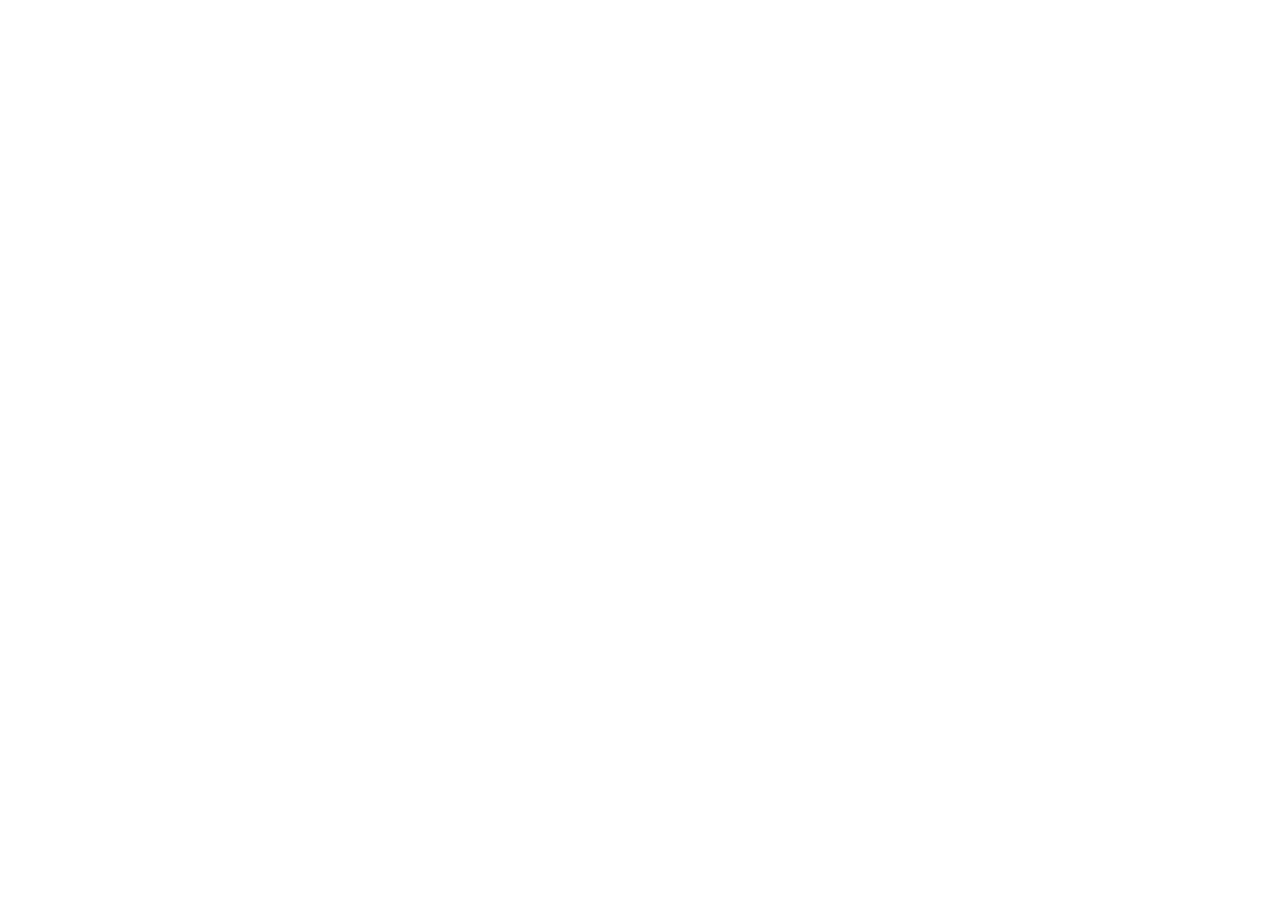
==== index.html @ b21caa73 "Create and link HTML and CSS files" ====
<!DOCTYPE html>
<html lang="en">
<head>
  <meta charset="UTF-8">
  <meta name="viewport" content="width=device-width, initial-scale=1.0">
  <title>Sign-up Form</title>
  <link rel="stylesheet" href="styles.css">
</head>
<body>
</body>
</html>
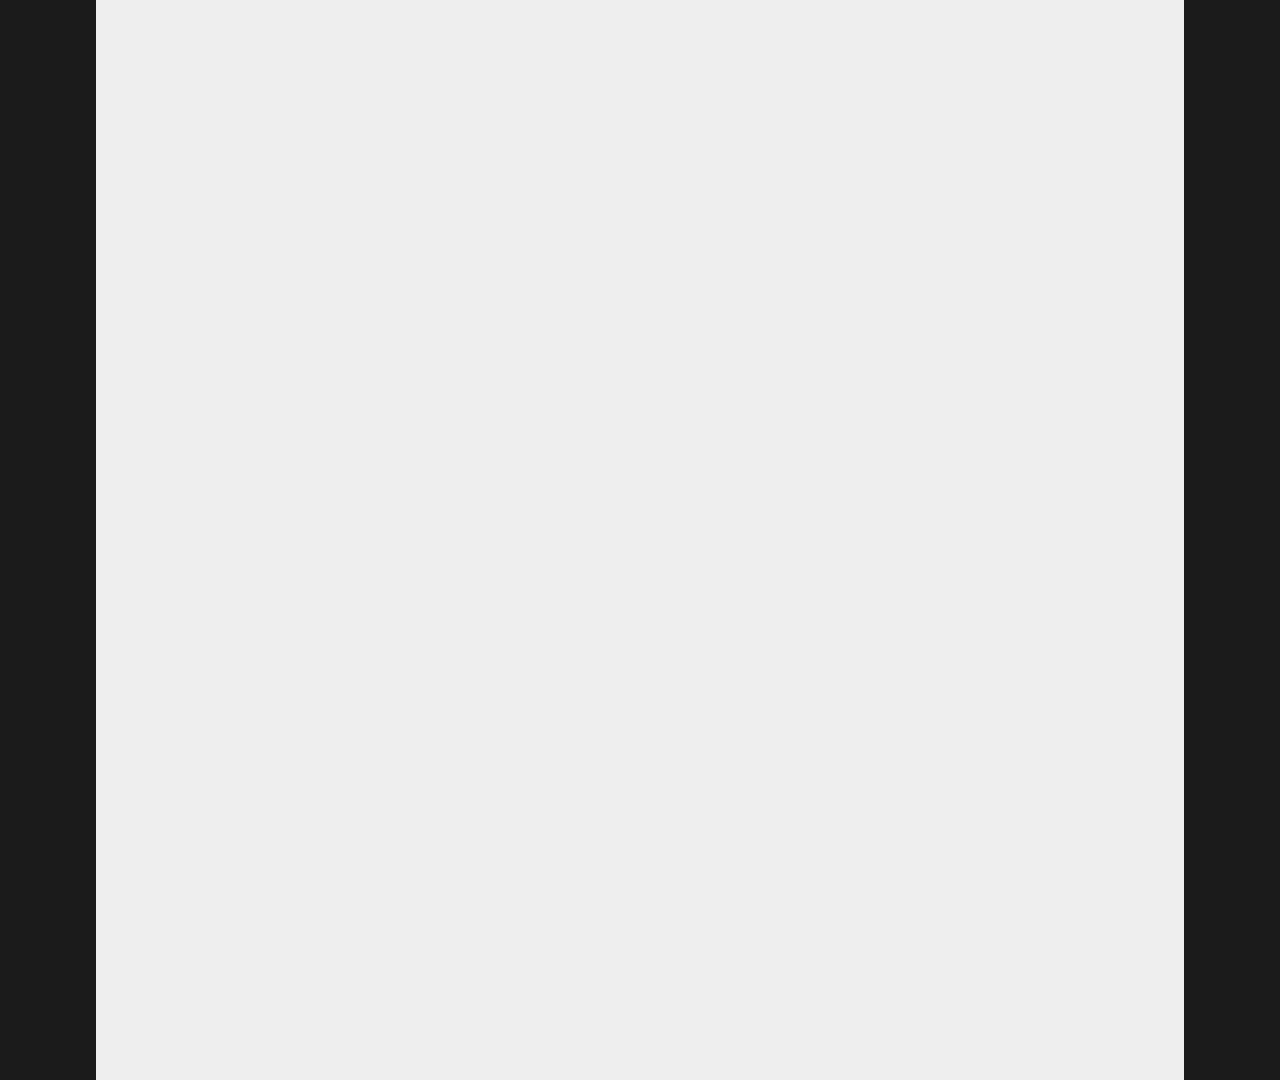
==== commit dd42c41f: "add a container div and set styling for body and .container" ====
--- a/index.html
+++ b/index.html
@@ -7,5 +7,6 @@
   <link rel="stylesheet" href="styles.css">
 </head>
 <body>
+  <div class="container"></div>
 </body>
 </html>
--- a/styles.css
+++ b/styles.css
@@ -0,0 +1,27 @@
+@font-face {
+  font-family: 'Boycott';
+  src: url('font/Boycott.woff2') format('woff2'),
+      url('font/Boycott.woff') format('woff');
+  font-weight: normal;
+  font-style: normal;
+  font-display: swap;
+}
+
+* {
+  margin: 0;
+  padding: 0;
+  box-sizing: border-box;
+}
+
+body {
+  background-color: #1b1b1b;
+  display: flex;
+  justify-content: center;
+}
+
+.container {
+  height: 120vh;
+  width: 85%;
+  background-color: #eee;
+  display: flex;
+}
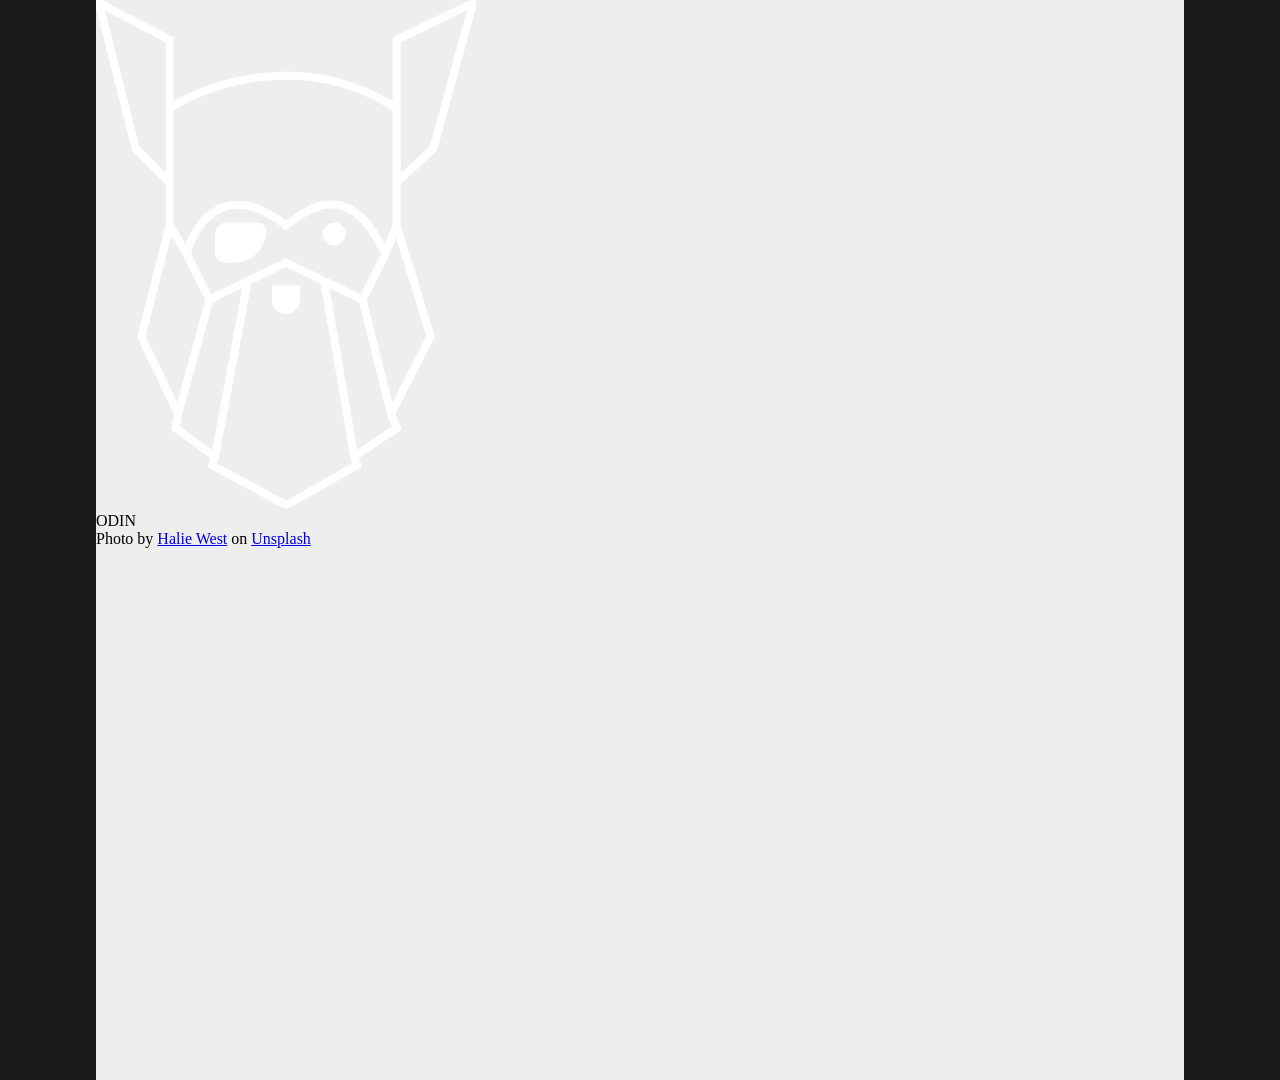
==== commit 6783d855: "create a container for the logo" ====
--- a/index.html
+++ b/index.html
@@ -7,6 +7,16 @@
   <link rel="stylesheet" href="styles.css">
 </head>
 <body>
-  <div class="container"></div>
+  <div class="container">
+    <!-- logo container -->
+    <div class="logo-container">
+      <div class="logo">
+        <img src="images/odin-lined.png" alt="odin project logo">
+        <p>ODIN</p>
+      </div>
+
+      <p class="credits">Photo by <a href="https://unsplash.com/@haliewestphoto" target="_blank">Halie West</a> on <a href="https://unsplash.com/" target="_blank">Unsplash</a></p>
+    </div>
+  </div>
 </body>
 </html>
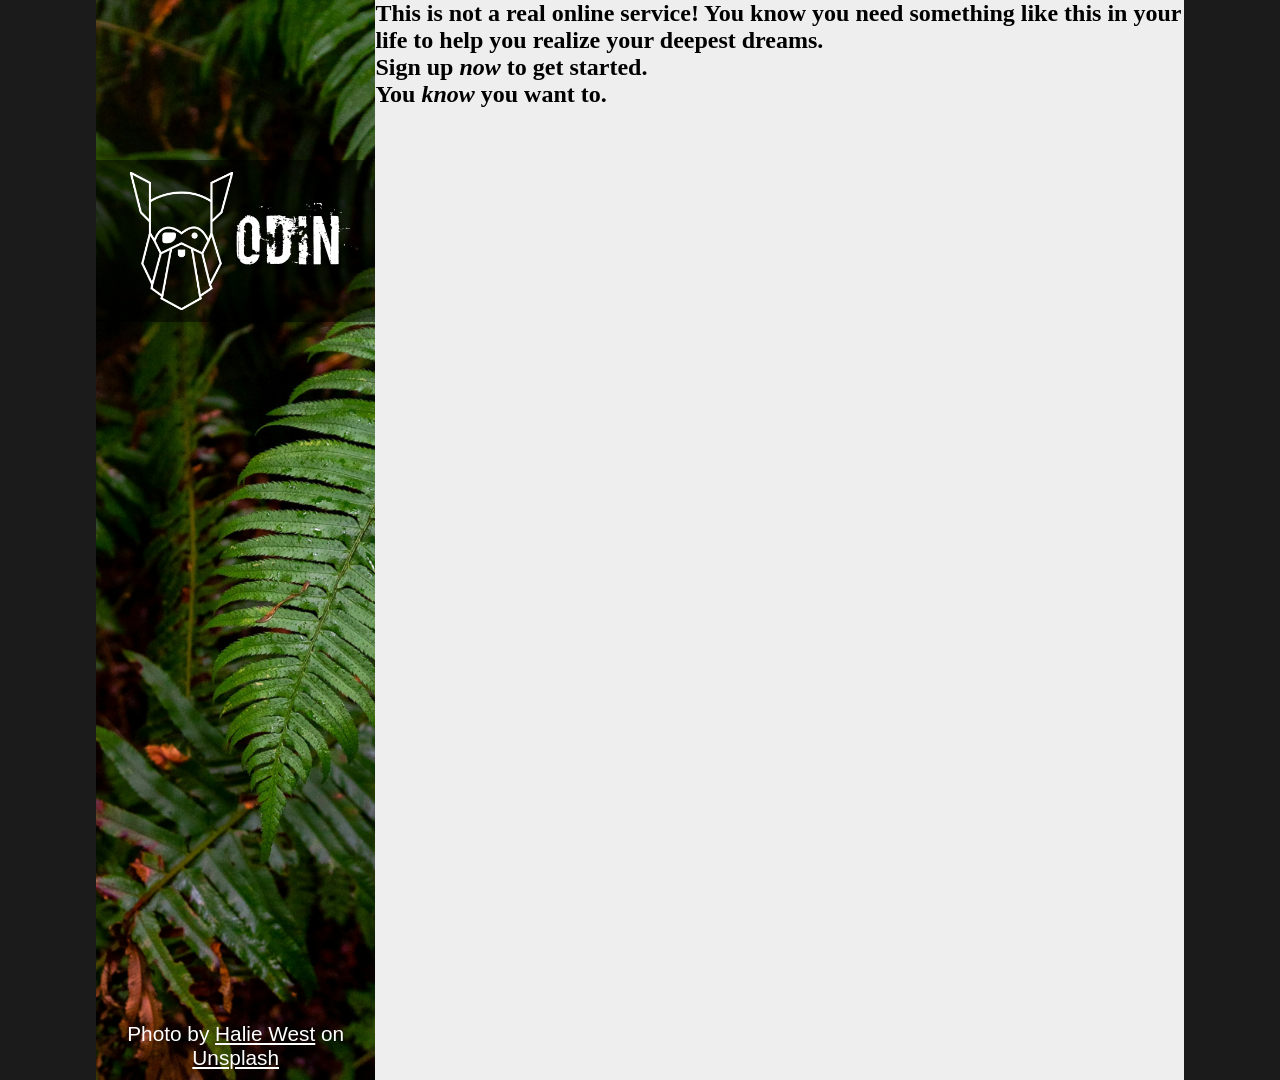
==== commit 9495cc81: "Create a form container and add the header content" ====
--- a/index.html
+++ b/index.html
@@ -17,6 +17,19 @@
 
       <p class="credits">Photo by <a href="https://unsplash.com/@haliewestphoto" target="_blank">Halie West</a> on <a href="https://unsplash.com/" target="_blank">Unsplash</a></p>
     </div>
+
+    <!-- form container -->
+     <div class="form-container">
+      <header>
+        <h2>
+          This is not a real online service! You know you need something like this in your life to help you realize your deepest dreams. <br>
+          Sign up <i>now</i> to get started.
+        </h2>
+        <h2>You <i>know</i> you want to.</h2>
+      </header>
+      <form>
+      </form>
+    </div>
   </div>
 </body>
 </html>
--- a/styles.css
+++ b/styles.css
@@ -24,4 +24,50 @@
   width: 85%;
   background-color: #eee;
   display: flex;
+}
+
+/* logo container styles */
+.logo-container {
+  width: 40%;
+  background-image: url(images/halie-west-25xggax4bSA-unsplash.jpg);
+  background-size: cover;
+  color: white;
+  position: relative;
+}
+
+.logo {
+  margin-top: 160px;
+  width: 100%;
+  height: 15%;
+
+  display: flex;
+  background: rgba(0, 0, 0, .5);
+  align-items: center;
+  justify-content: center;
+}
+
+.logo p {
+  font-size: 3.6em;
+  font-family: "boycott", monospace;
+}
+
+.logo img {
+  height: 85%;
+}
+
+.credits{
+  font-family: sans-serif;
+  font-size: 1.3rem;
+  bottom: 10px;
+  position: absolute;
+  width: 100%;
+  text-align: center;
+}
+
+.credits a {
+  color: white;
+}
+
+.credits a:visited {
+  color: darkgrey;
 }
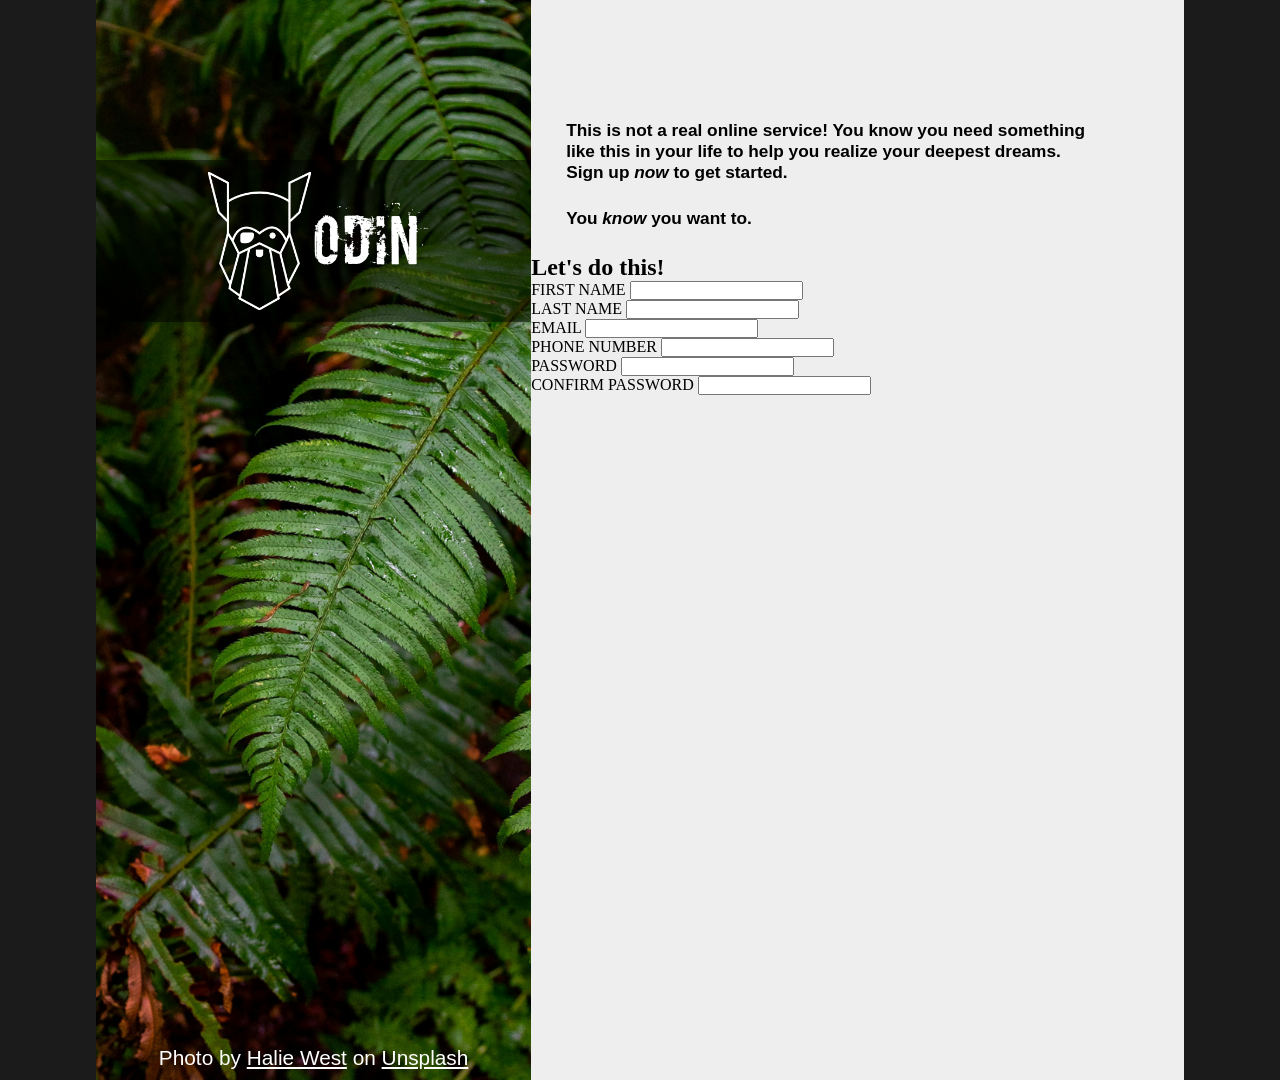
==== commit 55bd5764: "add content for the form" ====
--- a/index.html
+++ b/index.html
@@ -27,7 +27,51 @@
         </h2>
         <h2>You <i>know</i> you want to.</h2>
       </header>
+
       <form>
+        <h2>Let's do this!</h2>
+
+        <!-- first name and last name -->
+        <div class="form-row">
+          <!-- first name -->
+          <div class="input-container">
+            <label for="firstName">FIRST NAME</label>
+            <input type="text" id="firstName" name="firstName">
+          </div>
+          <!-- last name -->
+          <div class="input-container">
+            <label for="lastName">LAST NAME</label>
+            <input type="text" id="lastName" name="lastName">
+          </div>
+        </div>
+
+        <!-- email and phone number -->
+        <div class="form-row">
+          <!-- email -->
+          <div class="input-container">
+            <label for="email">EMAIL</label>
+            <input type="email" id="email" name="email">
+          </div>
+          <!-- phone number -->
+          <div class="input-container">
+            <label for="phoneNum">PHONE NUMBER</label>
+            <input type="tel" id="phoneNum" name="phoneNum">
+          </div>
+        </div>
+
+        <!-- password and confirm password -->
+        <div class="form-row">
+          <!-- password -->
+          <div class="input-container">
+            <label for="password">PASSWORD</label>
+            <input type="password" id="password" name="password" required>
+          </div>
+          <!-- confirm password -->
+          <div class="input-container">
+            <label for="confirmPass">CONFIRM PASSWORD</label>
+            <input type="password" id="confirmPass" name="confirmPass" required>
+          </div>
+        </div>
       </form>
     </div>
   </div>
--- a/styles.css
+++ b/styles.css
@@ -70,4 +70,19 @@
 
 .credits a:visited {
   color: darkgrey;
+}
+
+.form-container {
+  max-width: 60%;
+}
+
+.form-container header {
+  /* (top, right, bottom, and left). */
+  margin: 120px 85px 0 35px;
+  font-family: sans-serif;
+  font-size: 11.5px; 
+}
+
+.form-container header > h2 {
+  margin-bottom: 25px;
 }
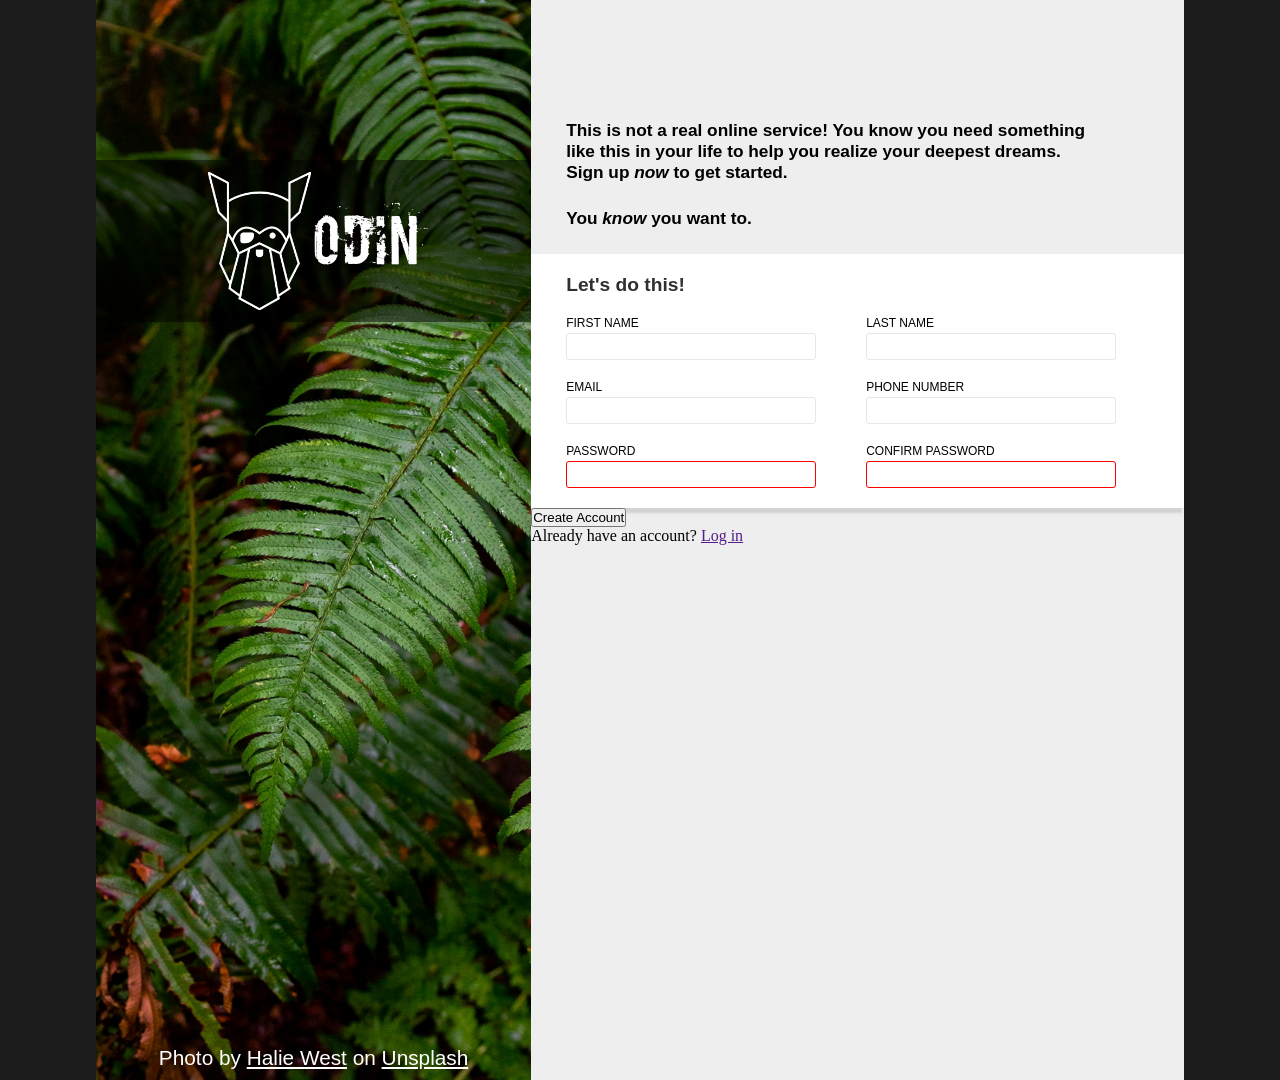
==== commit ab82be55: "create a create account button and a login link" ====
--- a/index.html
+++ b/index.html
@@ -73,6 +73,10 @@
           </div>
         </div>
       </form>
+
+      <!-- button and log in link -->
+      <button>Create Account</button>
+      <p class="log-in">Already have an account? <a href="">Log in</a></p>
     </div>
   </div>
 </body>
--- a/styles.css
+++ b/styles.css
@@ -85,4 +85,53 @@
 
 .form-container header > h2 {
   margin-bottom: 25px;
+}
+
+form {
+  background-color: white;
+  font-family: sans-serif;
+  padding: 20px 85px 20px 35px;
+  box-shadow: 0 7px 2px -2px lightgray;
+}
+
+form > h2 {
+  color: rgb(48, 47, 47);
+  font-size: 1.2em;
+}
+
+.form-row {
+  display: flex;
+}
+
+.input-container {
+  display: flex;
+  flex-direction: column;
+  margin: 20px 50px 0 0;
+}
+
+.input-container:nth-child(even) {
+  margin-right: none;
+}
+
+.input-container label {
+  font-size: 12px;
+  margin-bottom: 3px;
+}
+
+.input-container input {
+  padding: 5px 10px;
+  width: 250px;
+  font-size: 13px;
+  border: 1px solid #E5E7EB;
+  border-radius: 3px;
+}
+
+input:focus {
+  outline: none; 
+  border: 1px solid blue;
+  box-shadow: 5px 5px 5px -2px rgba(0,0,0,0.2);
+}
+
+input:invalid {
+  border: 1px solid red;
 }
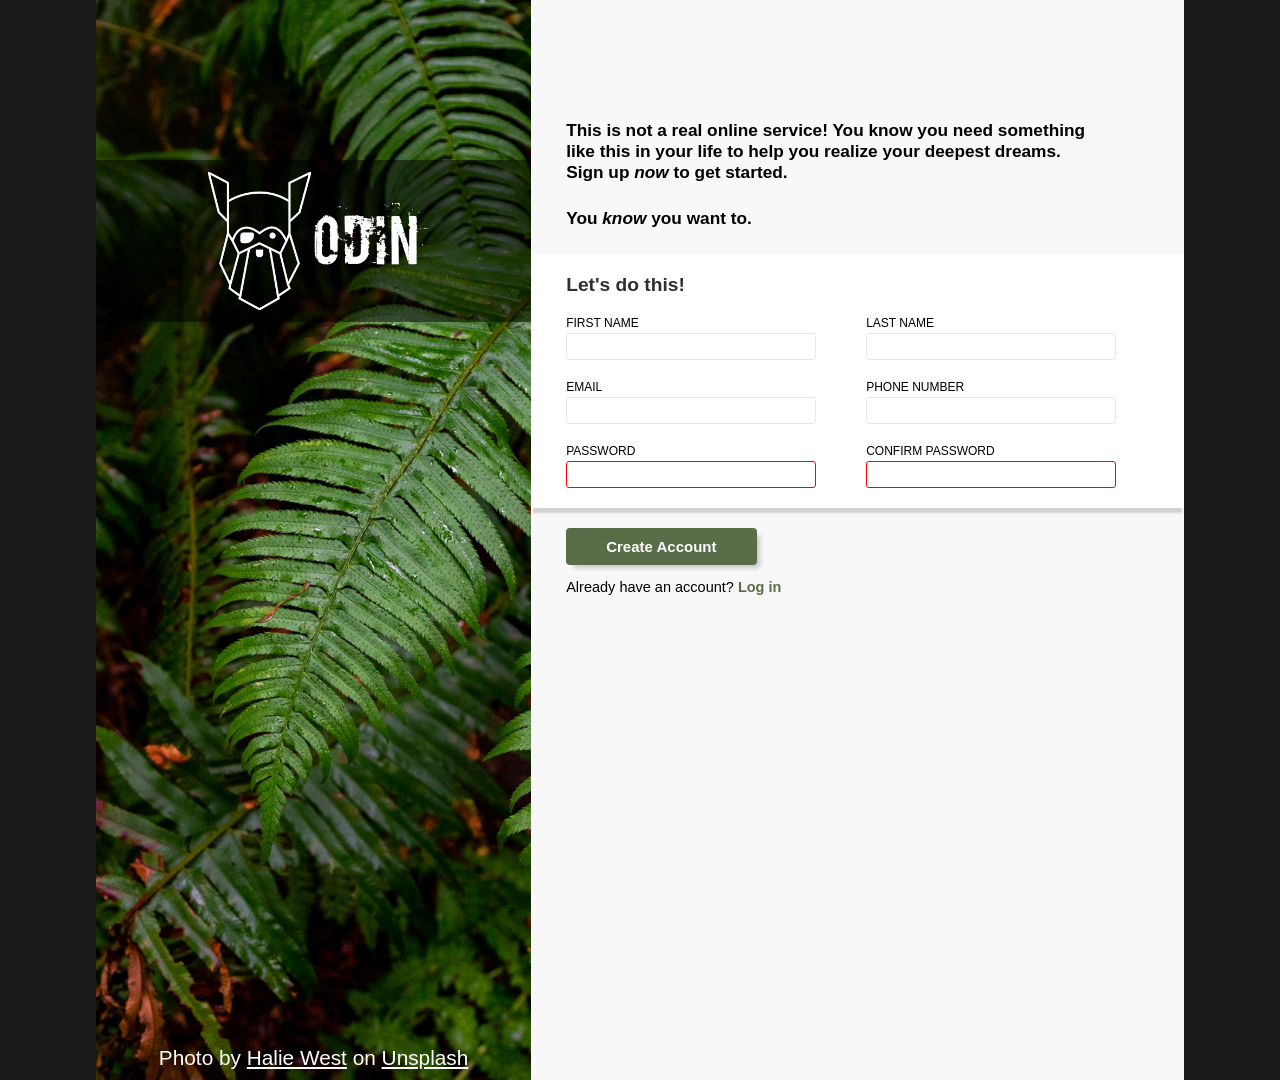
==== commit 28688dca: "set the webpage icon for index.html" ====
--- a/index.html
+++ b/index.html
@@ -5,6 +5,7 @@
   <meta name="viewport" content="width=device-width, initial-scale=1.0">
   <title>Sign-up Form</title>
   <link rel="stylesheet" href="styles.css">
+  <link rel="icon" href="images/karen-chanse.jpg">
 </head>
 <body>
   <div class="container">
--- a/styles.css
+++ b/styles.css
@@ -22,7 +22,7 @@
 .container {
   height: 120vh;
   width: 85%;
-  background-color: #eee;
+  background-color: rgba(255, 255, 255, 0.97);
   display: flex;
 }
 
@@ -134,4 +134,31 @@
 
 input:invalid {
   border: 1px solid red;
+}
+
+button {
+  margin-top: 20px;
+  margin-left: 35px;
+  padding: 10px 40px;
+  font-size: 15px;
+  font-weight: bold;
+  background-color: #596D48;
+  color: white;
+  border: none;
+  box-shadow: 5px 5px 5px -2px rgba(0,0,0,0.2);
+  cursor: pointer;
+  border-radius: 4px;
+}
+
+.log-in {
+  font-family: sans-serif;
+  font-size: 14.5px;
+  margin-top: 14px;
+  margin-left: 35px;
+}
+
+.log-in a {
+  text-decoration: none;
+  color: #596D48;
+  font-weight: bold;
 }
